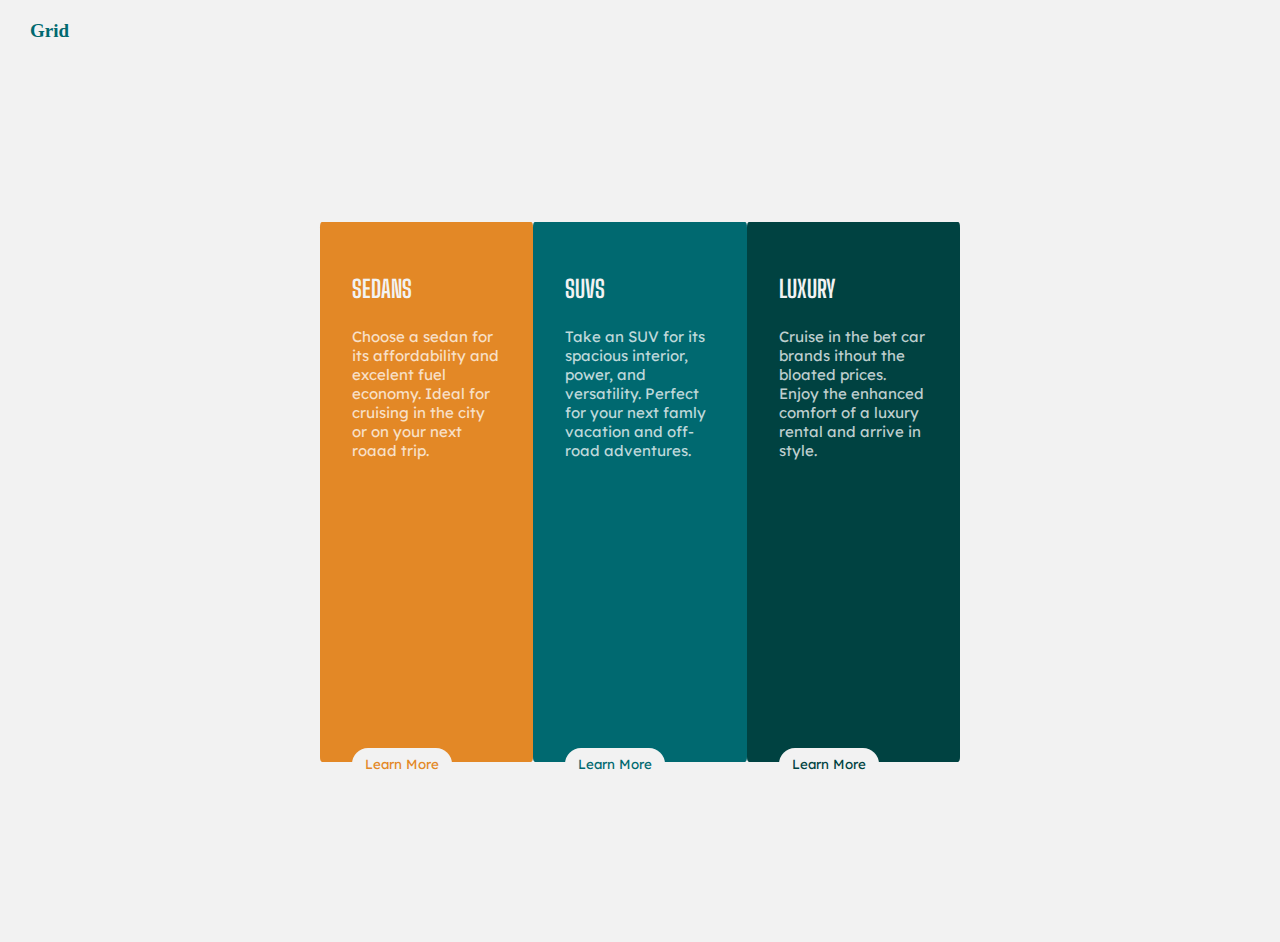
==== index.html @ 4cb747a8 "https://github.com/ayod3j1/flexbox-grid" ====
<!DOCTYPE html>
<html lang="en">
<head>
    <meta charset="UTF-8">
    <meta http-equiv="X-UA-Compatible" content="IE=edge">
    <meta name="viewport" content="width=device-width, initial-scale=1.0">
    <title>card design</title>
    <link rel="stylesheet" href="style.css">
    <link href="https://fonts.googleapis.com/css2?family=Lexend+Deca&display=swap" rel="stylesheet">
    <link href="https://fonts.googleapis.com/css2?family=Big+Shoulders+Display:wght@700&display=swap" rel="stylesheet">
</head>
<body>
    <header>
        <a href="grind.html">Grid</a>
    </header>
    <main>
        <div class="first">
            <img src="file:///C:/Users/QA/Downloads/icon-sedans.svg" alt="">
            <h3>SEDANS</h3>
            <p>Choose a sedan for its affordability and excelent fuel economy. Ideal for cruising in the city or on your next roaad trip.</p>
            <button class="button1">Learn More</button>
        </div>
        <div class="second">
            <img src="file:///C:/Users/QA/Downloads/icon-suvs.svg" alt="">
            <h3>SUVS</h3>
            <p>Take an SUV for its spacious interior, power, and versatility. Perfect for your next famly vacation and off-road adventures.</p>
            <button class="button2">Learn More</button>
        </div>
        <div class="third">
            <img src="file:///C:/Users/QA/Downloads/icon-luxury.svg" alt="">
            <h3>LUXURY</h3>
            <p>Cruise in the bet car brands ithout the bloated prices. Enjoy the enhanced comfort of a luxury rental and arrive in style.</p>
            <button class="button3">Learn More</button>
        </div>
    </main>
</body>
</html>
---- style.css ----
*{
    margin: 0;
    padding: 0;
    box-sizing: border-box;
}
body{
    background-color: hsl(0, 0%, 95%);
    }
main{
    width: 50%;
    margin: auto;
    display: flex;
    justify-content: center;
    align-items: center;
    height: 100vh;
    /* border: 1; */
}
header{
    margin-top: 20px;
    margin-left: 30px;
}
a{
    text-decoration: none;
    color: hsl(184, 100%, 22%);
    font-size: 19px;
    font-weight: bold;
    
}
div{
    height: 60%;
    padding: 2em;
    border-radius: 1%;
}
div h3{
    font-family: 'Big Shoulders Display', cursive;
    color: hsl(0, 0%, 95%);
    padding-bottom: 1em;
    font-size: 1.5em;
}
div img{
    padding-bottom: 1em;
}
div p{
    font-family: 'Lexend Deca', sans-serif;
    color: hsl(0, 0%, 100%, 0.75);
    font-size: 15px;
    padding-bottom: 1em;
}
.first{
    background-color: hsl(31, 77%, 52%);
    width: 100%;
}
.second{
    background-color: hsl(184, 100%, 22%);
    width: 100%;
}
.third{
    background-color: hsl(179, 100%, 13%);
    width: 100%;
}
button{
    position: absolute;
    bottom:9em;
    width: 100px;
    padding: 8px;
    border-radius: 25px;
    border: 0;
    background-color: hsl(0, 0%, 95%);
    font-family: 'Lexend Deca', sans-serif;
    cursor: pointer;
}
button.button1{
    color: hsl(31, 77%, 52%);
}
button.button2{
    color: hsl(184, 100%, 22%);
}
button.button3{
    color: hsl(179, 100%, 13%);
}
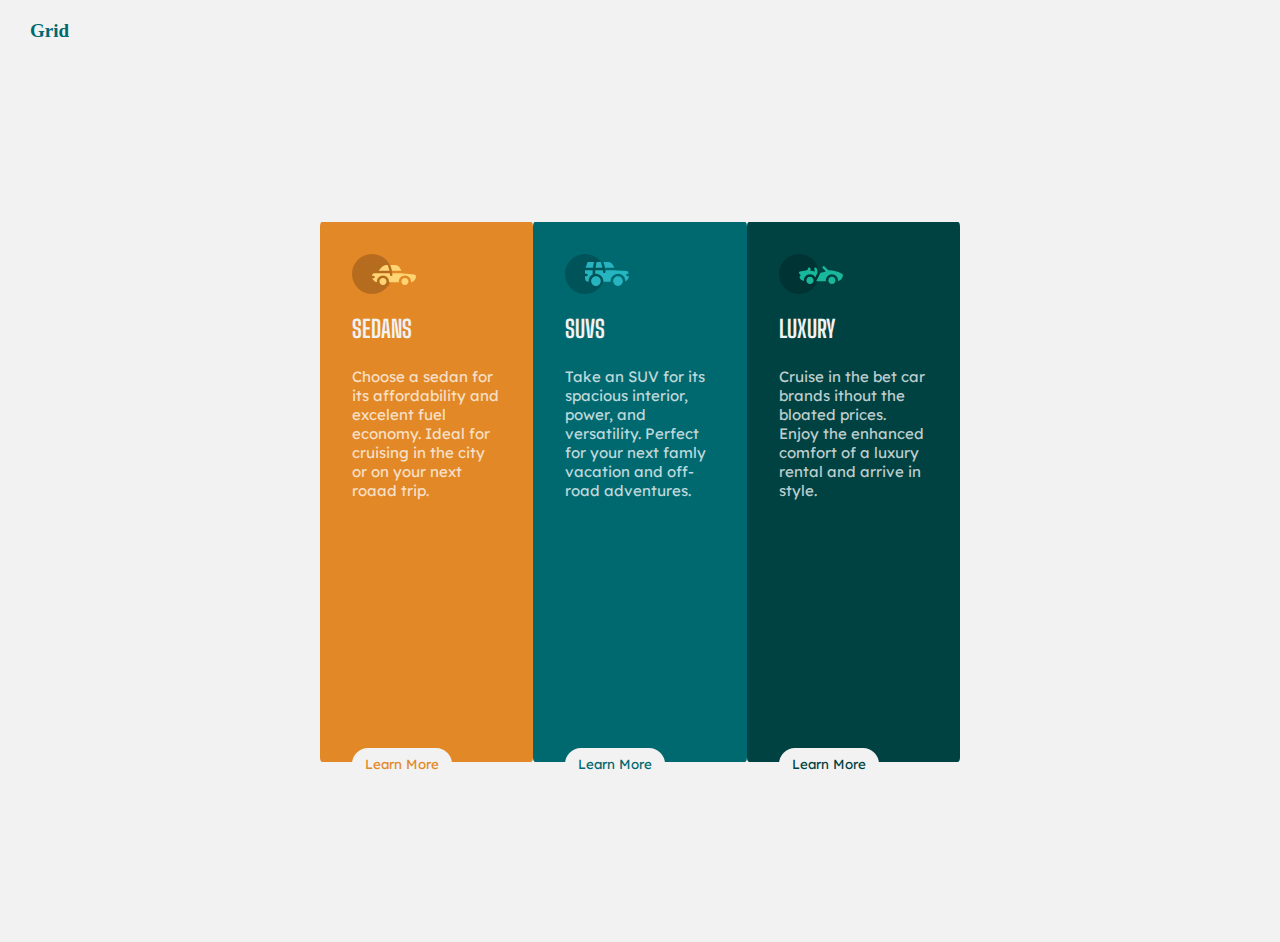
==== commit ab23aa6b: "added image" ====
--- a/index.html
+++ b/index.html
@@ -11,23 +11,23 @@
 </head>
 <body>
     <header>
-        <a href="grind.html">Grid</a>
+        <a href="grid.html">Grid</a>
     </header>
     <main>
         <div class="first">
-            <img src="file:///C:/Users/QA/Downloads/icon-sedans.svg" alt="">
+            <img src="./images/icon-sedans.svg">
             <h3>SEDANS</h3>
             <p>Choose a sedan for its affordability and excelent fuel economy. Ideal for cruising in the city or on your next roaad trip.</p>
             <button class="button1">Learn More</button>
         </div>
         <div class="second">
-            <img src="file:///C:/Users/QA/Downloads/icon-suvs.svg" alt="">
+            <img src="./images/icon-suvs.svg" alt="">
             <h3>SUVS</h3>
             <p>Take an SUV for its spacious interior, power, and versatility. Perfect for your next famly vacation and off-road adventures.</p>
             <button class="button2">Learn More</button>
         </div>
         <div class="third">
-            <img src="file:///C:/Users/QA/Downloads/icon-luxury.svg" alt="">
+            <img src="./images/icon-luxury.svg" alt="">
             <h3>LUXURY</h3>
             <p>Cruise in the bet car brands ithout the bloated prices. Enjoy the enhanced comfort of a luxury rental and arrive in style.</p>
             <button class="button3">Learn More</button>
